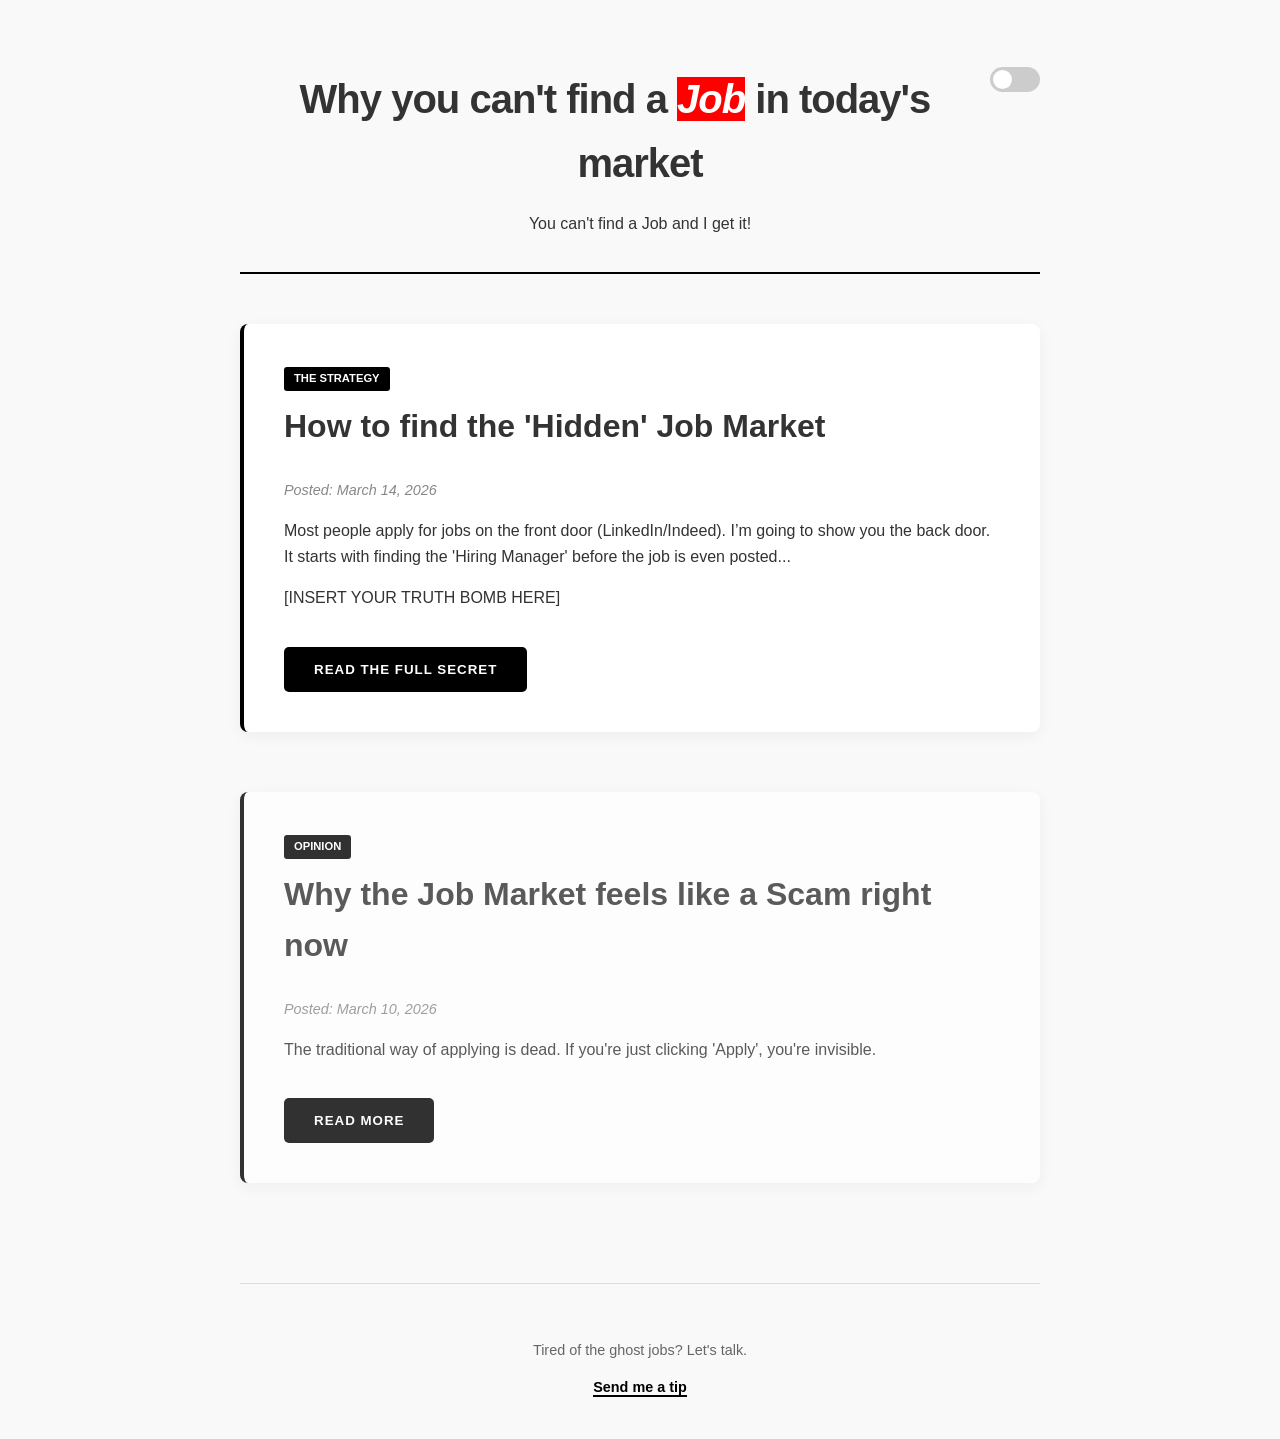
==== index.html @ 1ee67ade "Add files via upload" ====
<!DOCTYPE html>
<html lang="en">
<head>
    <meta charset="UTF-8">
    <meta name="viewport" content="width=device-width, initial-scale=1.0">
    <title>The Job Market Secret | Blog</title>
    <link rel="stylesheet" href="style.css">
</head>
<body>

    <header>
        <label class="switch">
            <input type="checkbox" id="theme-toggle">
            <span class="slider"></span>
        </label>
    
        <h1>Why you can't find a <span style="background-color: red; color: white;"><i>Job</i></span> in today's market</h1>
        <p>You can't find a Job and I get it!</p>
    </header>

    <main>
    <article class="post">
        <span class="category">THE STRATEGY</span>
        <h2>How to find the 'Hidden' Job Market</h2>
        <p class="date">Posted: March 14, 2026</p>
        
        <section class="content">
            <p>Most people apply for jobs on the front door (LinkedIn/Indeed). I’m going to show you the back door. It starts with finding the 'Hiring Manager' before the job is even posted...</p>
            
            <p>[INSERT YOUR TRUTH BOMB HERE]</p>

            <button class="reveal-btn">Read the Full Secret</button>
        </section>
    </article>

    <article class="post older">
        <span class="category">OPINION</span>
        <h2>Why the Job Market feels like a Scam right now</h2>
        <p class="date">Posted: March 10, 2026</p>
        
        <section class="content">
            <p>The traditional way of applying is dead. If you're just clicking 'Apply', you're invisible.</p>
            <button class="reveal-btn">Read More</button>
        </section>
    </article>
</main>

<footer>
    <p>Tired of the ghost jobs? Let's talk.</p>
    <a href="mailto:your-email@example.com" class="contact-link">Send me a tip</a>
</footer>

<script>
    const toggle = document.getElementById('theme-toggle');
    toggle.addEventListener('change', () => {
        document.body.classList.toggle('dark-mode');
    });
</script>
</body>
</html>
---- style.css ----
/* This sets the "Modern" vibe */
body {
    font-family: 'Inter', sans-serif;
    line-height: 1.6;
    color: #333;
    max-width: 800px;
    margin: 0 auto;
    padding: 40px 20px;
    background-color: #f9f9f9;
}

header {
    text-align: center;
    border-bottom: 2px solid #000;
    margin-bottom: 50px;
    padding-bottom: 20px;
}

h1 {
    font-size: 2.5rem;
    letter-spacing: -1px;
    margin-bottom: 0;
}

.post {
    background: white;
    padding: 40px;
    border-radius: 8px;
    box-shadow: 0 4px 15px rgba(0,0,0,0.05);
}

h2 {
    font-size: 2rem;
    margin-top: 0;
}

.date {
    color: #888;
    font-style: italic;
    font-size: 0.9rem;
}
.reveal-btn {
    background-color: #000;
    color: #fff;
    padding: 15px 30px;
    border: none;
    border-radius: 5px;
    font-weight: bold;
    cursor: pointer;
    transition: all 0.3s ease; /* This makes the change smooth */
    margin-top: 20px;
    text-transform: uppercase;
    letter-spacing: 1px;
}

/* This happens when your mouse hovers over it */
.reveal-btn:hover {
    background-color: #333;
    transform: translateY(-3px); /* Makes it "pop" up slightly */
    box-shadow: 0 5px 15px rgba(0,0,0,0.2);
}
/* This adds a little 'tag' look to your categories */
.category {
    font-size: 0.7rem;
    font-weight: bold;
    color: #fff;
    background: #000;
    padding: 3px 10px;
    border-radius: 3px;
    text-transform: uppercase;
    display: inline-block;
    margin-bottom: 10px;
}

/* This makes sure the posts have space between them */
.post {
    margin-bottom: 60px; /* Space between "files" */
    border-left: 4px solid #000; /* Makes it look like a professional document */
}

/* This makes older posts look a bit lighter so the new one stands out */
.older {
    opacity: 0.8;
}
footer {
    text-align: center;
    margin-top: 100px;
    padding-top: 40px;
    border-top: 1px solid #ddd;
    font-size: 0.9rem;
    color: #666;
}

.contact-link {
    color: #000;
    font-weight: bold;
    text-decoration: none;
    border-bottom: 2px solid #000;
    transition: 0.2s;
}

.contact-link:hover {
    background: #000;
    color: #fff;
}
/* Dark Mode Colors */
body.dark-mode {
    background-color: #121212;
    color: #e0e0e0;
}

body.dark-mode .post {
    background-color: #1e1e1e;
    color: #fff;
    border-left: 4px solid #ff4444; /* Red accent for the dark vibe */
}

body.dark-mode h1, body.dark-mode h2 {
    color: #fff;
}
/* The toggle switch container */
.switch {
    position: relative;
    display: inline-block;
    width: 50px;
    height: 25px;
    float: right;
}

/* Hide the actual checkbox */
.switch input { opacity: 0; width: 0; height: 0; }

/* The slider bar */
.slider {
    position: absolute;
    cursor: pointer;
    top: 0; left: 0; right: 0; bottom: 0;
    background-color: #ccc;
    transition: .4s;
    border-radius: 34px;
}

/* The round circle */
.slider:before {
    position: absolute;
    content: "";
    height: 19px; width: 19px;
    left: 3px; bottom: 3px;
    background-color: white;
    transition: .4s;
    border-radius: 50%;
}

/* When checked, change background color */
input:checked + .slider { background-color: #333; }
input:checked + .slider:before { transform: translateX(25px); }
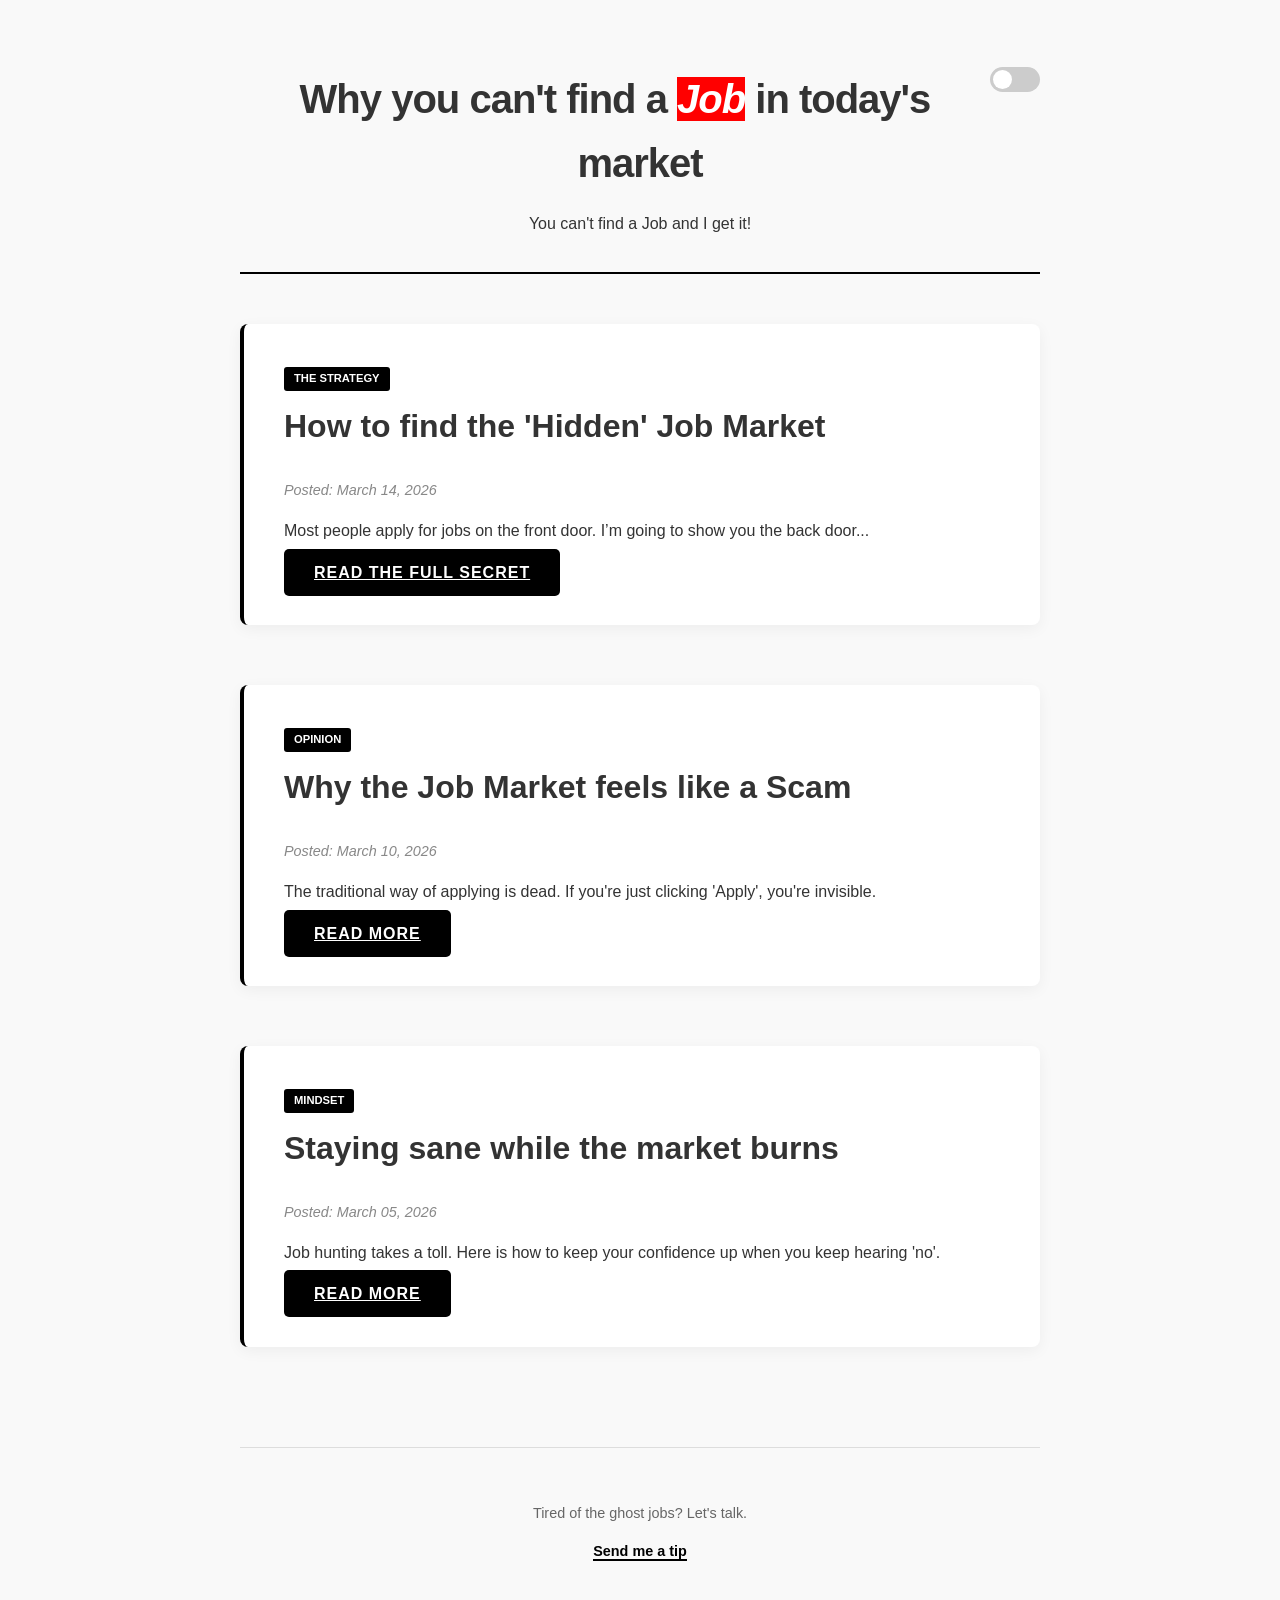
==== commit 4ff06331: "Update index.html" ====
--- a/index.html
+++ b/index.html
@@ -23,24 +23,29 @@
         <span class="category">THE STRATEGY</span>
         <h2>How to find the 'Hidden' Job Market</h2>
         <p class="date">Posted: March 14, 2026</p>
-        
         <section class="content">
-            <p>Most people apply for jobs on the front door (LinkedIn/Indeed). I’m going to show you the back door. It starts with finding the 'Hiring Manager' before the job is even posted...</p>
-            
-            <p>[INSERT YOUR TRUTH BOMB HERE]</p>
-
-            <button class="reveal-btn">Read the Full Secret</button>
+            <p>Most people apply for jobs on the front door. I’m going to show you the back door...</p>
+            <a href="post1.html" class="reveal-btn">Read the Full Secret</a>
         </section>
     </article>
 
-    <article class="post older">
+    <article class="post">
         <span class="category">OPINION</span>
-        <h2>Why the Job Market feels like a Scam right now</h2>
+        <h2>Why the Job Market feels like a Scam</h2>
         <p class="date">Posted: March 10, 2026</p>
-        
         <section class="content">
             <p>The traditional way of applying is dead. If you're just clicking 'Apply', you're invisible.</p>
-            <button class="reveal-btn">Read More</button>
+            <a href="post2.html" class="reveal-btn">Read More</a>
+        </section>
+    </article>
+
+    <article class="post">
+        <span class="category">MINDSET</span>
+        <h2>Staying sane while the market burns</h2>
+        <p class="date">Posted: March 05, 2026</p>
+        <section class="content">
+            <p>Job hunting takes a toll. Here is how to keep your confidence up when you keep hearing 'no'.</p>
+            <a href="post3.html" class="reveal-btn">Read More</a>
         </section>
     </article>
 </main>
@@ -57,4 +62,4 @@
     });
 </script>
 </body>
-</html>+</html>
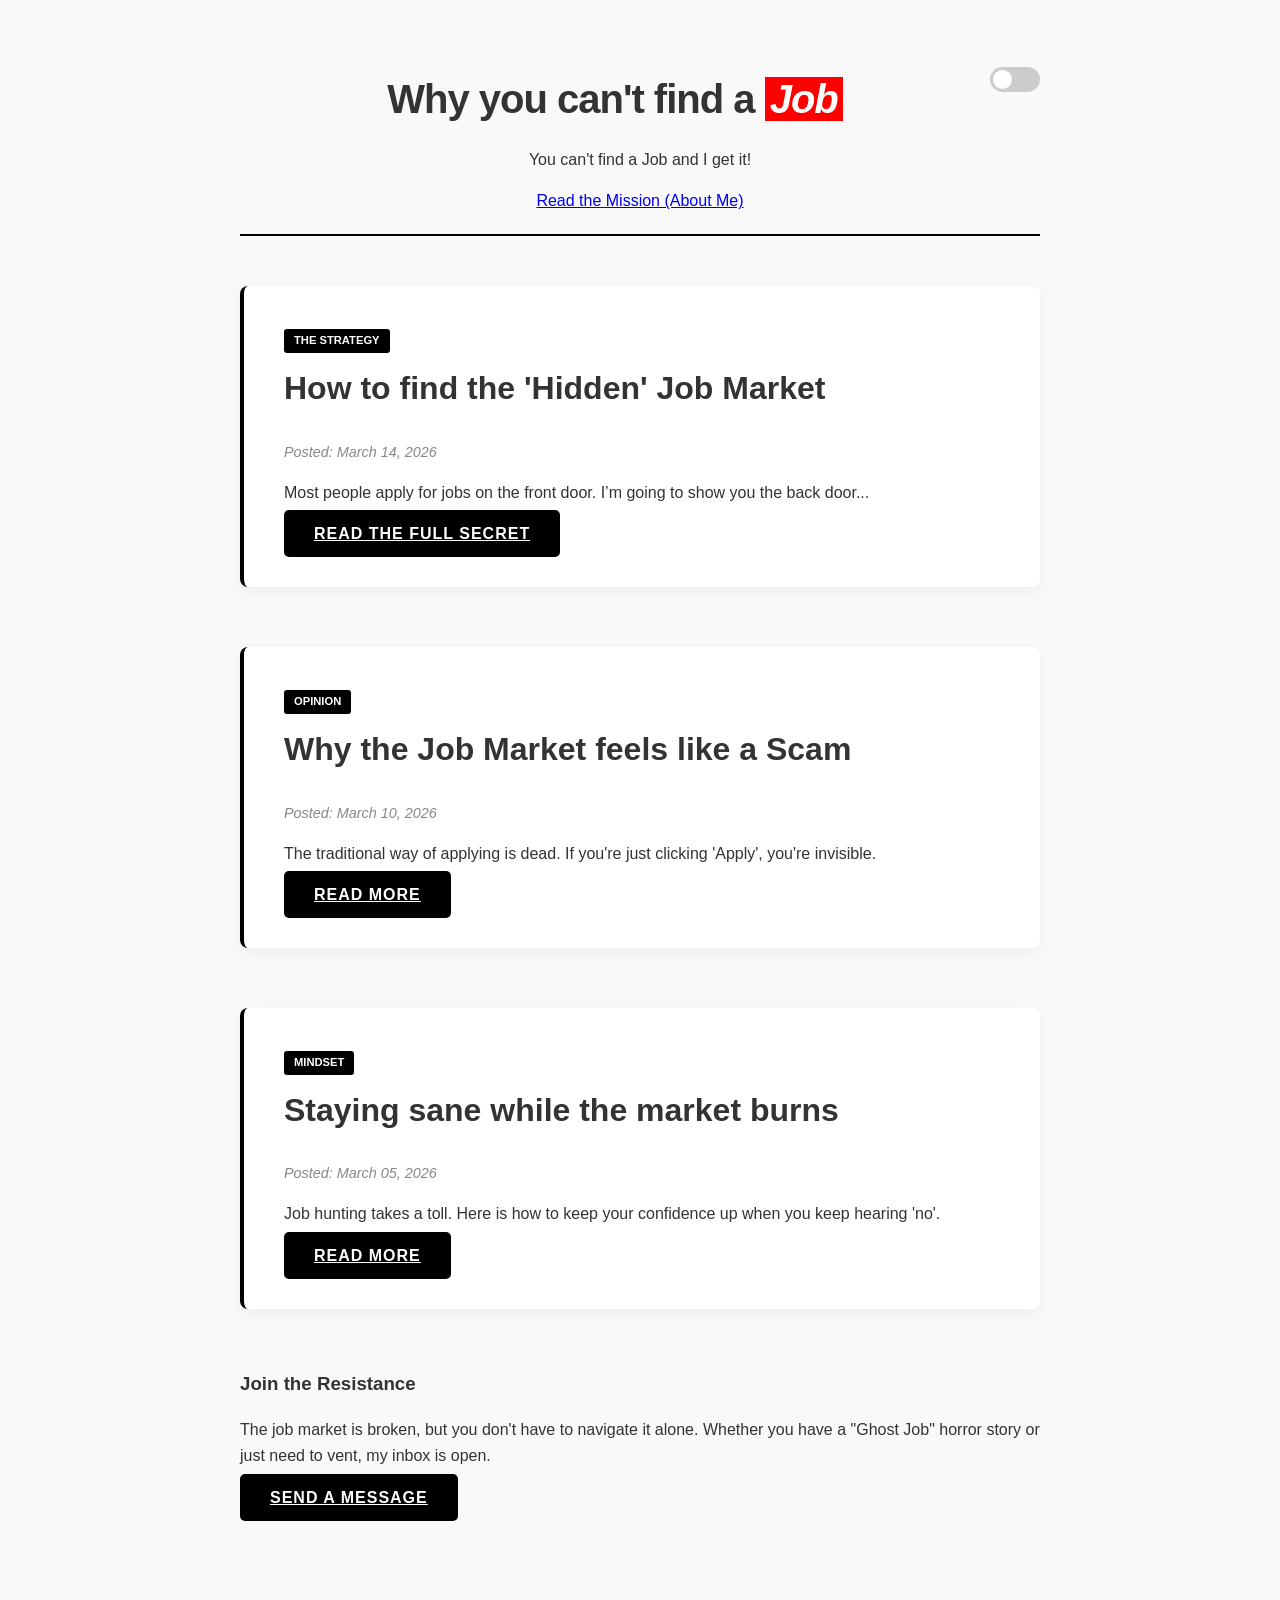
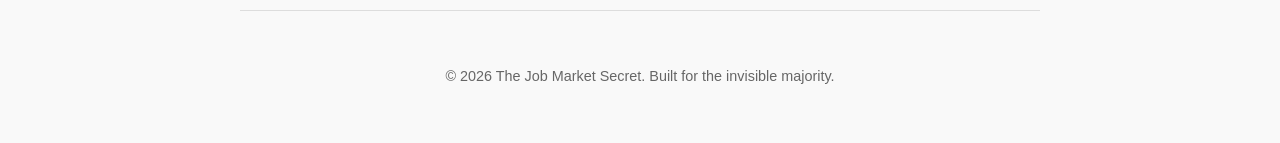
==== commit 3d8e00ea: "Update index.html" ====
--- a/index.html
+++ b/index.html
@@ -5,6 +5,11 @@
     <meta name="viewport" content="width=device-width, initial-scale=1.0">
     <title>The Job Market Secret | Blog</title>
     <link rel="stylesheet" href="style.css">
+    <meta name="description" content="Uncovering the truth about the broken job market, ghost jobs, and how to actually get hired in 2026.">
+    <meta name="keywords" content="job market scam, ghost jobs, hiring crisis, job search strategy, career advice">
+    <meta property="og:title" content="The Job Market Secret | Join the Resistance">
+    <meta property="og:description" content="Stop applying to ghost jobs. Learn the back-door strategy to getting hired.">
+    <meta property="og:image" content="bg.jpg">
 </head>
 <body>
 
@@ -14,52 +19,73 @@
             <span class="slider"></span>
         </label>
     
-        <h1>Why you can't find a <span style="background-color: red; color: white;"><i>Job</i></span> in today's market</h1>
+        <h1>Why you can't find a <span style="background-color: red; color: white; padding: 0 5px;"><i>Job</i></span></h1>
         <p>You can't find a Job and I get it!</p>
+        <nav style="margin-top: 15px;">
+            <a href="about.html" class="about-link">Read the Mission (About Me)</a>
+        </nav>
     </header>
 
     <main>
-    <article class="post">
-        <span class="category">THE STRATEGY</span>
-        <h2>How to find the 'Hidden' Job Market</h2>
-        <p class="date">Posted: March 14, 2026</p>
-        <section class="content">
-            <p>Most people apply for jobs on the front door. I’m going to show you the back door...</p>
-            <a href="post1.html" class="reveal-btn">Read the Full Secret</a>
-        </section>
-    </article>
+        <article class="post">
+            <span class="category">THE STRATEGY</span>
+            <h2>How to find the 'Hidden' Job Market</h2>
+            <p class="date">Posted: March 14, 2026</p>
+            <section class="content">
+                <p>Most people apply for jobs on the front door. I’m going to show you the back door...</p>
+                <a href="post1.html" class="reveal-btn">Read the Full Secret</a>
+            </section>
+        </article>
 
-    <article class="post">
-        <span class="category">OPINION</span>
-        <h2>Why the Job Market feels like a Scam</h2>
-        <p class="date">Posted: March 10, 2026</p>
-        <section class="content">
-            <p>The traditional way of applying is dead. If you're just clicking 'Apply', you're invisible.</p>
-            <a href="post2.html" class="reveal-btn">Read More</a>
-        </section>
-    </article>
+        <article class="post">
+            <span class="category">OPINION</span>
+            <h2>Why the Job Market feels like a Scam</h2>
+            <p class="date">Posted: March 10, 2026</p>
+            <section class="content">
+                <p>The traditional way of applying is dead. If you're just clicking 'Apply', you're invisible.</p>
+                <a href="post2.html" class="reveal-btn">Read More</a>
+            </section>
+        </article>
 
-    <article class="post">
-        <span class="category">MINDSET</span>
-        <h2>Staying sane while the market burns</h2>
-        <p class="date">Posted: March 05, 2026</p>
-        <section class="content">
-            <p>Job hunting takes a toll. Here is how to keep your confidence up when you keep hearing 'no'.</p>
-            <a href="post3.html" class="reveal-btn">Read More</a>
-        </section>
-    </article>
-</main>
+        <article class="post">
+            <span class="category">MINDSET</span>
+            <h2>Staying sane while the market burns</h2>
+            <p class="date">Posted: March 05, 2026</p>
+            <section class="content">
+                <p>Job hunting takes a toll. Here is how to keep your confidence up when you keep hearing 'no'.</p>
+                <a href="post3.html" class="reveal-btn">Read More</a>
+            </section>
+        </article>
+    </main>
 
-<footer>
-    <p>Tired of the ghost jobs? Let's talk.</p>
-    <a href="mailto:your-email@example.com" class="contact-link">Send me a tip</a>
-</footer>
+    <section class="contact-box">
+        <h3>Join the Resistance</h3>
+        <p>The job market is broken, but you don't have to navigate it alone. Whether you have a "Ghost Job" horror story or just need to vent, my inbox is open.</p>
+        <a href="mailto:your-email@example.com" class="reveal-btn">Send a Message</a>
+    </section>
 
-<script>
-    const toggle = document.getElementById('theme-toggle');
-    toggle.addEventListener('change', () => {
-        document.body.classList.toggle('dark-mode');
-    });
-</script>
+    <footer>
+        <p>&copy; 2026 The Job Market Secret. Built for the invisible majority.</p>
+    </footer>
+
+    <script>
+        const toggle = document.getElementById('theme-toggle');
+        const body = document.body;
+
+        if (localStorage.getItem('dark-mode') === 'enabled') {
+            body.classList.add('dark-mode');
+            toggle.checked = true;
+        }
+
+        toggle.addEventListener('change', () => {
+            if (toggle.checked) {
+                body.classList.add('dark-mode');
+                localStorage.setItem('dark-mode', 'enabled');
+            } else {
+                body.classList.remove('dark-mode');
+                localStorage.setItem('dark-mode', null);
+            }
+        });
+    </script>
 </body>
 </html>
